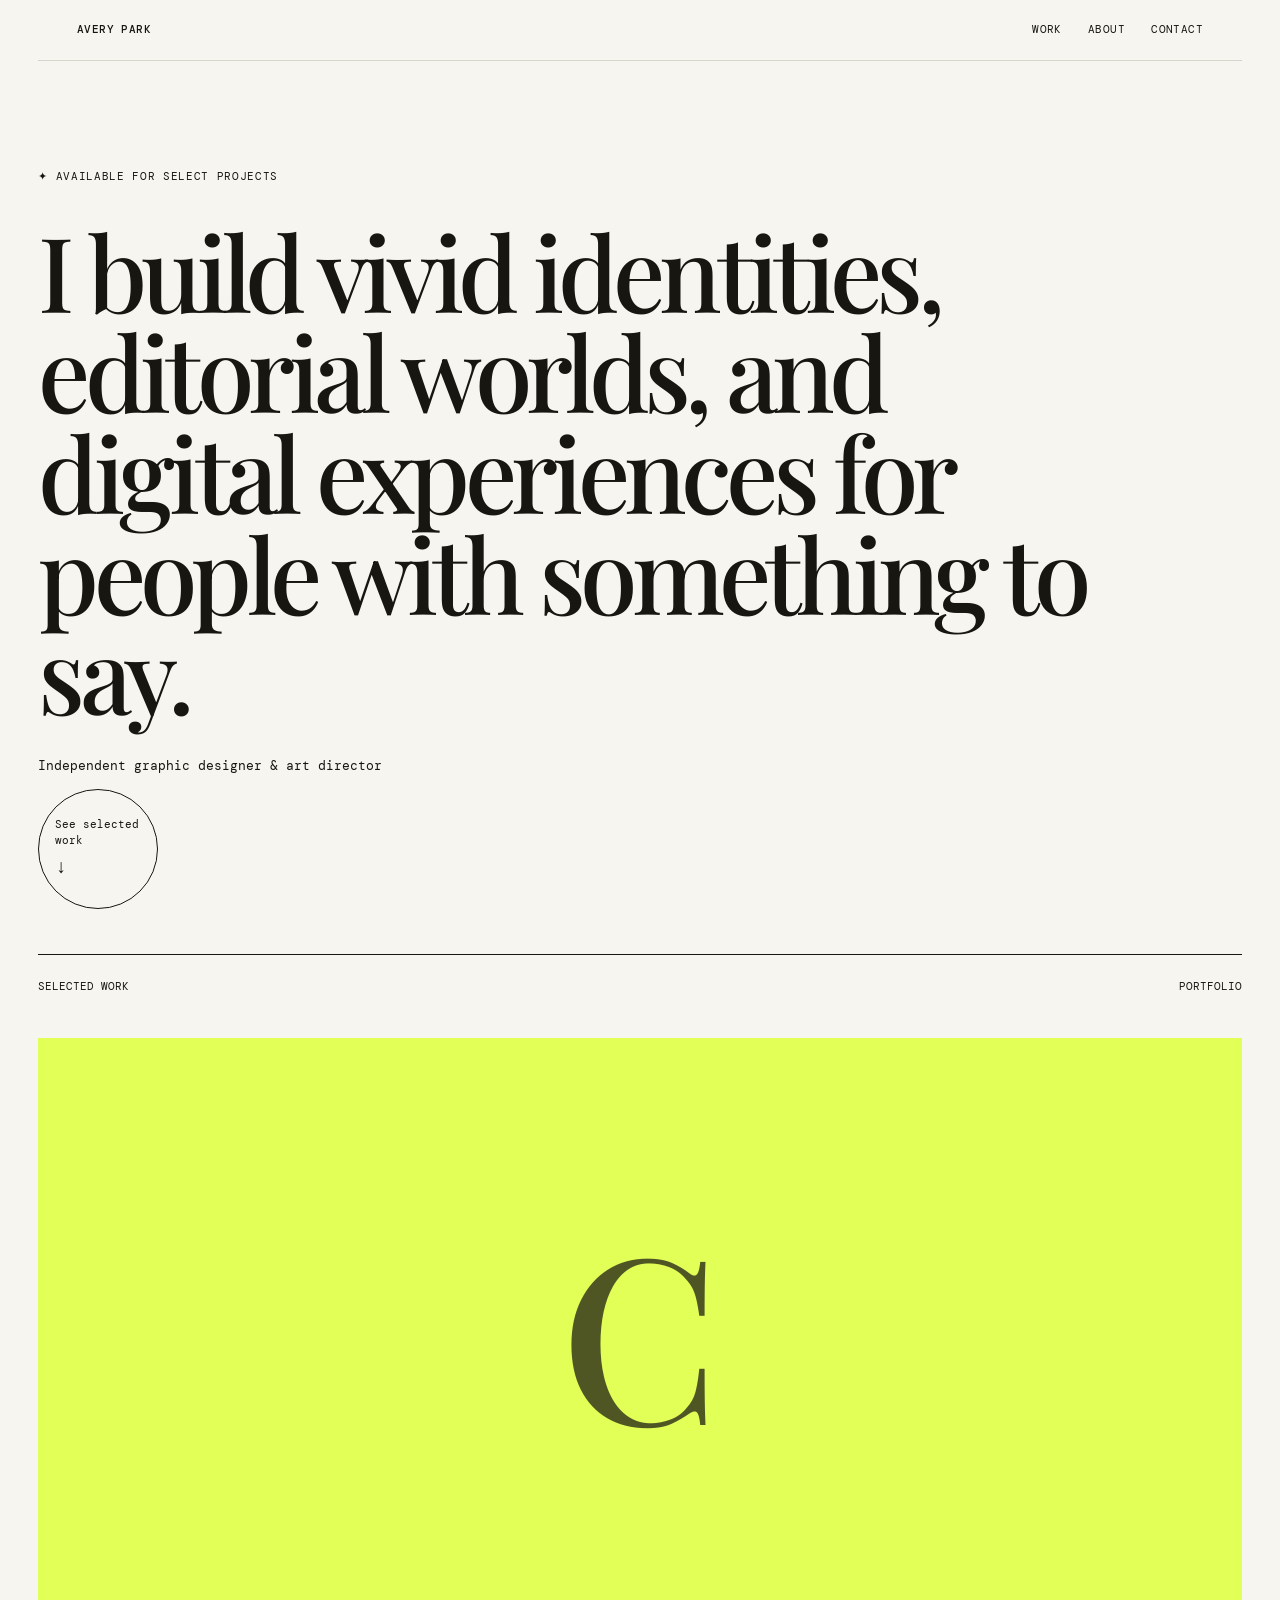
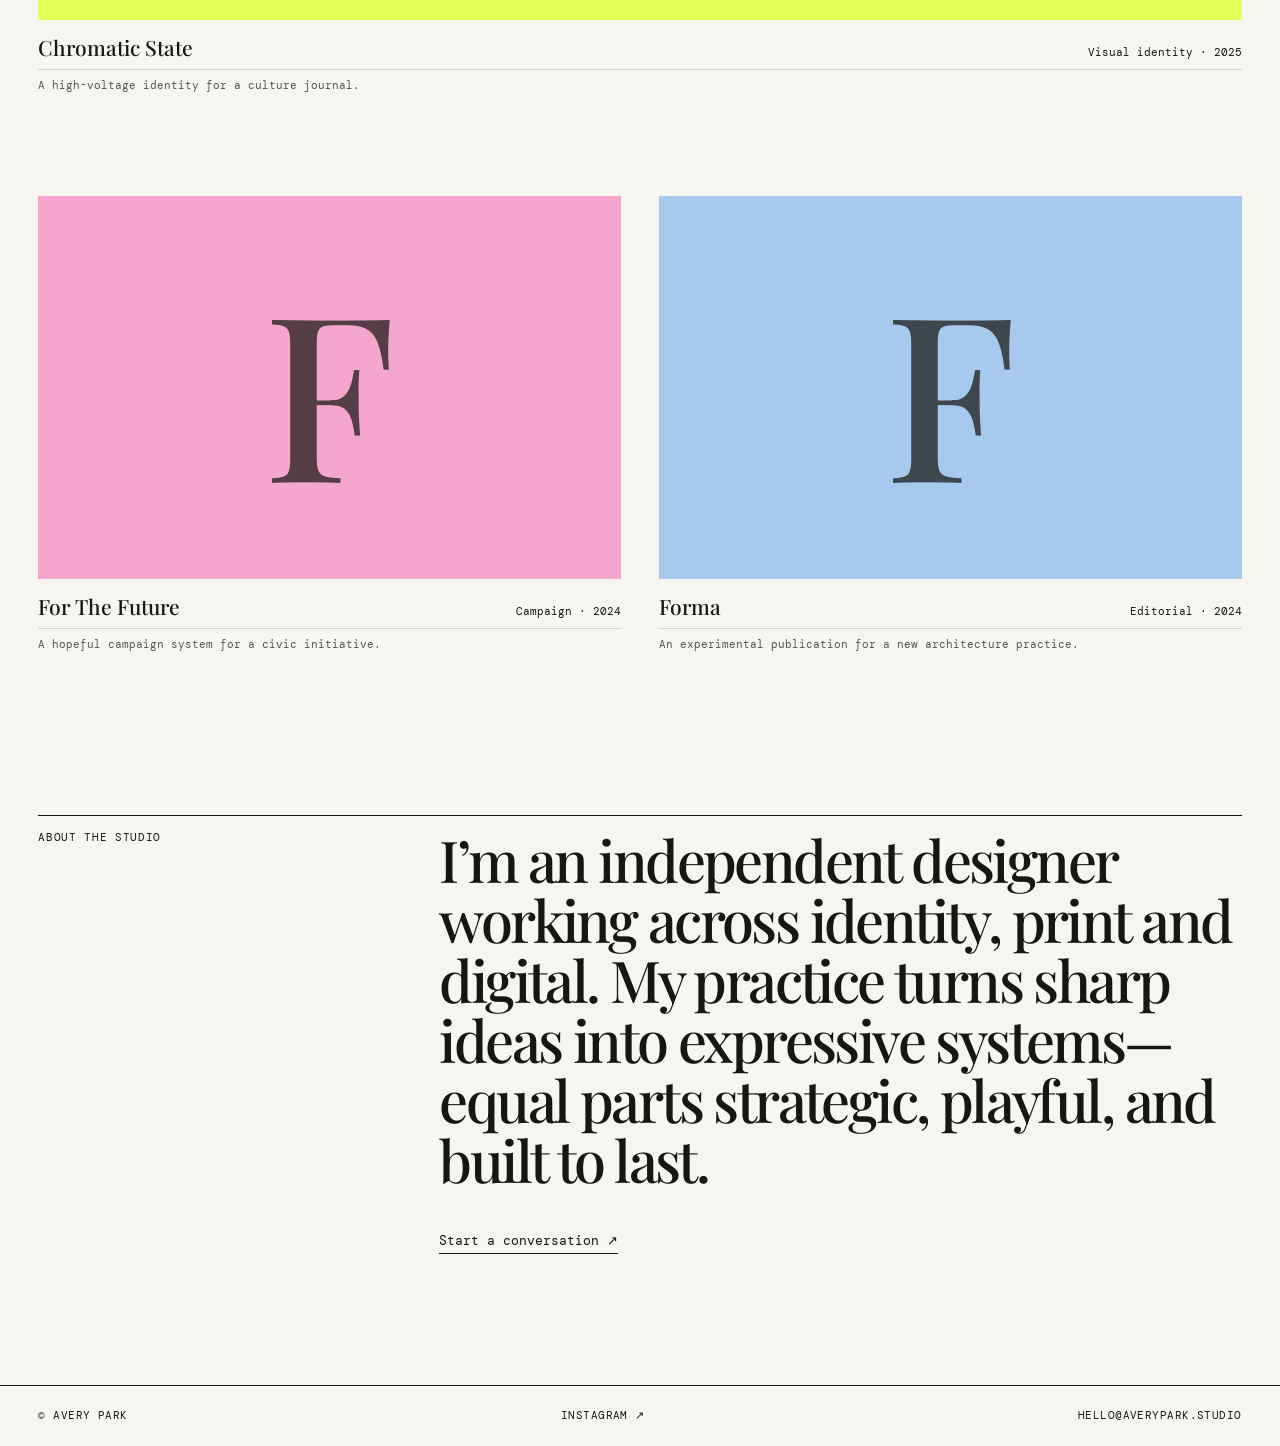
==== index.html @ a57d5bef "Initial portfolio site" ====
<!doctype html><html lang="en"><head><meta charset="utf-8"><meta name="viewport" content="width=device-width,initial-scale=1"><title>Portfolio</title><link rel="stylesheet" href="/style.css"></head><body><main>
<nav><a class="wordmark" href="#top" id="nav-name">Portfolio</a><div><a href="#work">Work</a><a href="#about">About</a><a id="contact-link" href="#about">Contact</a></div></nav>
<section id="top" class="hero"><p class="eyebrow">✦ Available for select projects</p><h1 id="intro"></h1><p class="role" id="role"></p><a class="round-link" href="#work">See selected work <span>↓</span></a></section>
<section id="work" class="work"><div class="section-head"><p>Selected work</p><p>Portfolio</p></div><div class="grid" id="projects"></div></section>
<section id="about" class="about"><p class="eyebrow">About the studio</p><div><h2 id="about-text"></h2><a id="about-email" href="#">Start a conversation <span>↗</span></a></div></section>
</main><footer><span id="copyright"></span><a id="instagram" target="_blank" rel="noreferrer">Instagram ↗</a><a id="footer-email"></a></footer><script src="/site.js"></script></body></html>
---- style.css ----
@import url('https://fonts.googleapis.com/css2?family=DM+Mono:wght@400;500&family=Playfair+Display:ital,wght@0,500;0,600;1,500&display=swap');:root{--ink:#171611;--paper:#f7f5ef;--lime:#d6ff3f;--line:#d7d4cb;--sans:'DM Mono',monospace;--serif:'Playfair Display',Georgia,serif}*{box-sizing:border-box}html{scroll-behavior:smooth}body{margin:0;background:var(--paper);color:var(--ink);font-family:var(--sans);font-size:13px;line-height:1.45}a{color:inherit;text-decoration:none}main{padding:0 3vw}nav,footer{display:flex;justify-content:space-between;align-items:center;padding:22px 3vw;border-bottom:1px solid var(--line);text-transform:uppercase;font-size:11px;letter-spacing:.04em}.wordmark{font-weight:500}nav div{display:flex;gap:26px}.hero{min-height:80vh;padding:12vh 0 5vh;display:flex;flex-direction:column;align-items:flex-start}.eyebrow{text-transform:uppercase;letter-spacing:.06em;font-size:11px;margin:0 0 35px}.hero h1{font:500 clamp(3.3rem,8.1vw,8.8rem)/.97 var(--serif);letter-spacing:-.055em;max-width:1100px;margin:0}.role{margin-top:34px}.round-link{margin-top:auto;border:1px solid var(--ink);border-radius:50%;height:120px;width:120px;display:flex;flex-direction:column;justify-content:center;padding:16px;font-size:11px}.round-link span{font-size:19px;margin-top:4px}.section-head{display:flex;justify-content:space-between;text-transform:uppercase;border-top:1px solid var(--ink);padding:13px 0;margin-bottom:20px;font-size:11px}.grid{display:grid;grid-template-columns:repeat(2,1fr);gap:8vw 3vw}.project.large{grid-column:span 2}.image{aspect-ratio:1.52;background:#d8d3c6;overflow:hidden;display:grid;place-items:center}.large .image{aspect-ratio:2.07}.image img{width:100%;height:100%;object-fit:cover;display:block}.placeholder span{font:500 clamp(6rem,18vw,18rem) var(--serif);opacity:.72}.ph1{background:#e2ff57}.ph2{background:#f5a6cf}.ph3{background:#a8c9ee}.project-meta{display:flex;justify-content:space-between;align-items:baseline;border-bottom:1px solid var(--line);padding:13px 0 8px}.project h2{font:500 21px var(--serif);margin:0}.project-meta p,.description{margin:0;font-size:11px}.description{margin-top:8px;max-width:450px;color:#555}.about{margin-top:18vh;display:grid;grid-template-columns:1fr 2fr;border-top:1px solid var(--ink);padding:14px 0 15vh}.about h2{font:500 clamp(2.2rem,4.5vw,5.4rem)/1.04 var(--serif);letter-spacing:-.045em;margin:0 0 42px;max-width:950px}.about a{border-bottom:1px solid;padding-bottom:4px}footer{border-top:1px solid var(--ink);border-bottom:0;gap:18px}@media(max-width:650px){main{padding:0 5vw}nav,footer{padding:18px 5vw}nav div{gap:14px}.hero{min-height:74vh}.grid{grid-template-columns:1fr;gap:48px}.project.large{grid-column:auto}.large .image,.image{aspect-ratio:1.2}.about{grid-template-columns:1fr;padding-bottom:12vh}.about .eyebrow{margin-bottom:35px}footer{flex-wrap:wrap}}
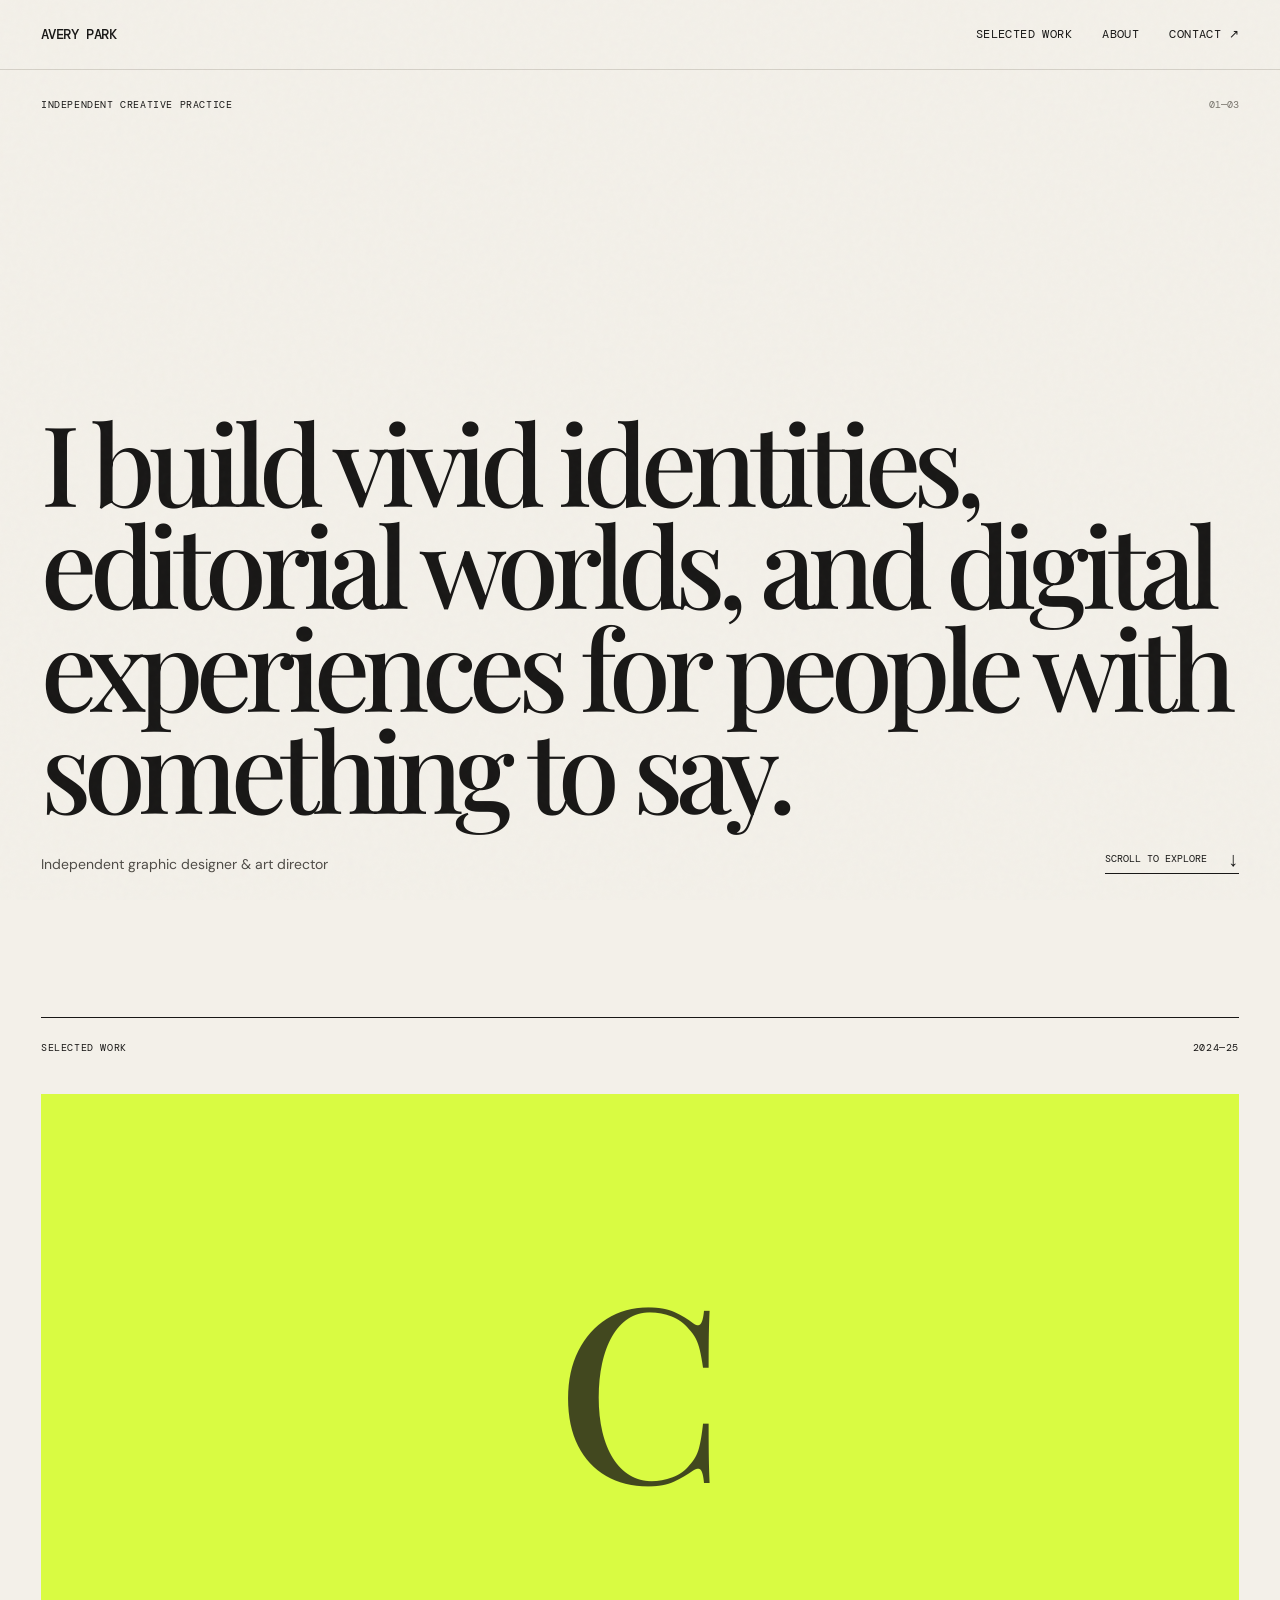
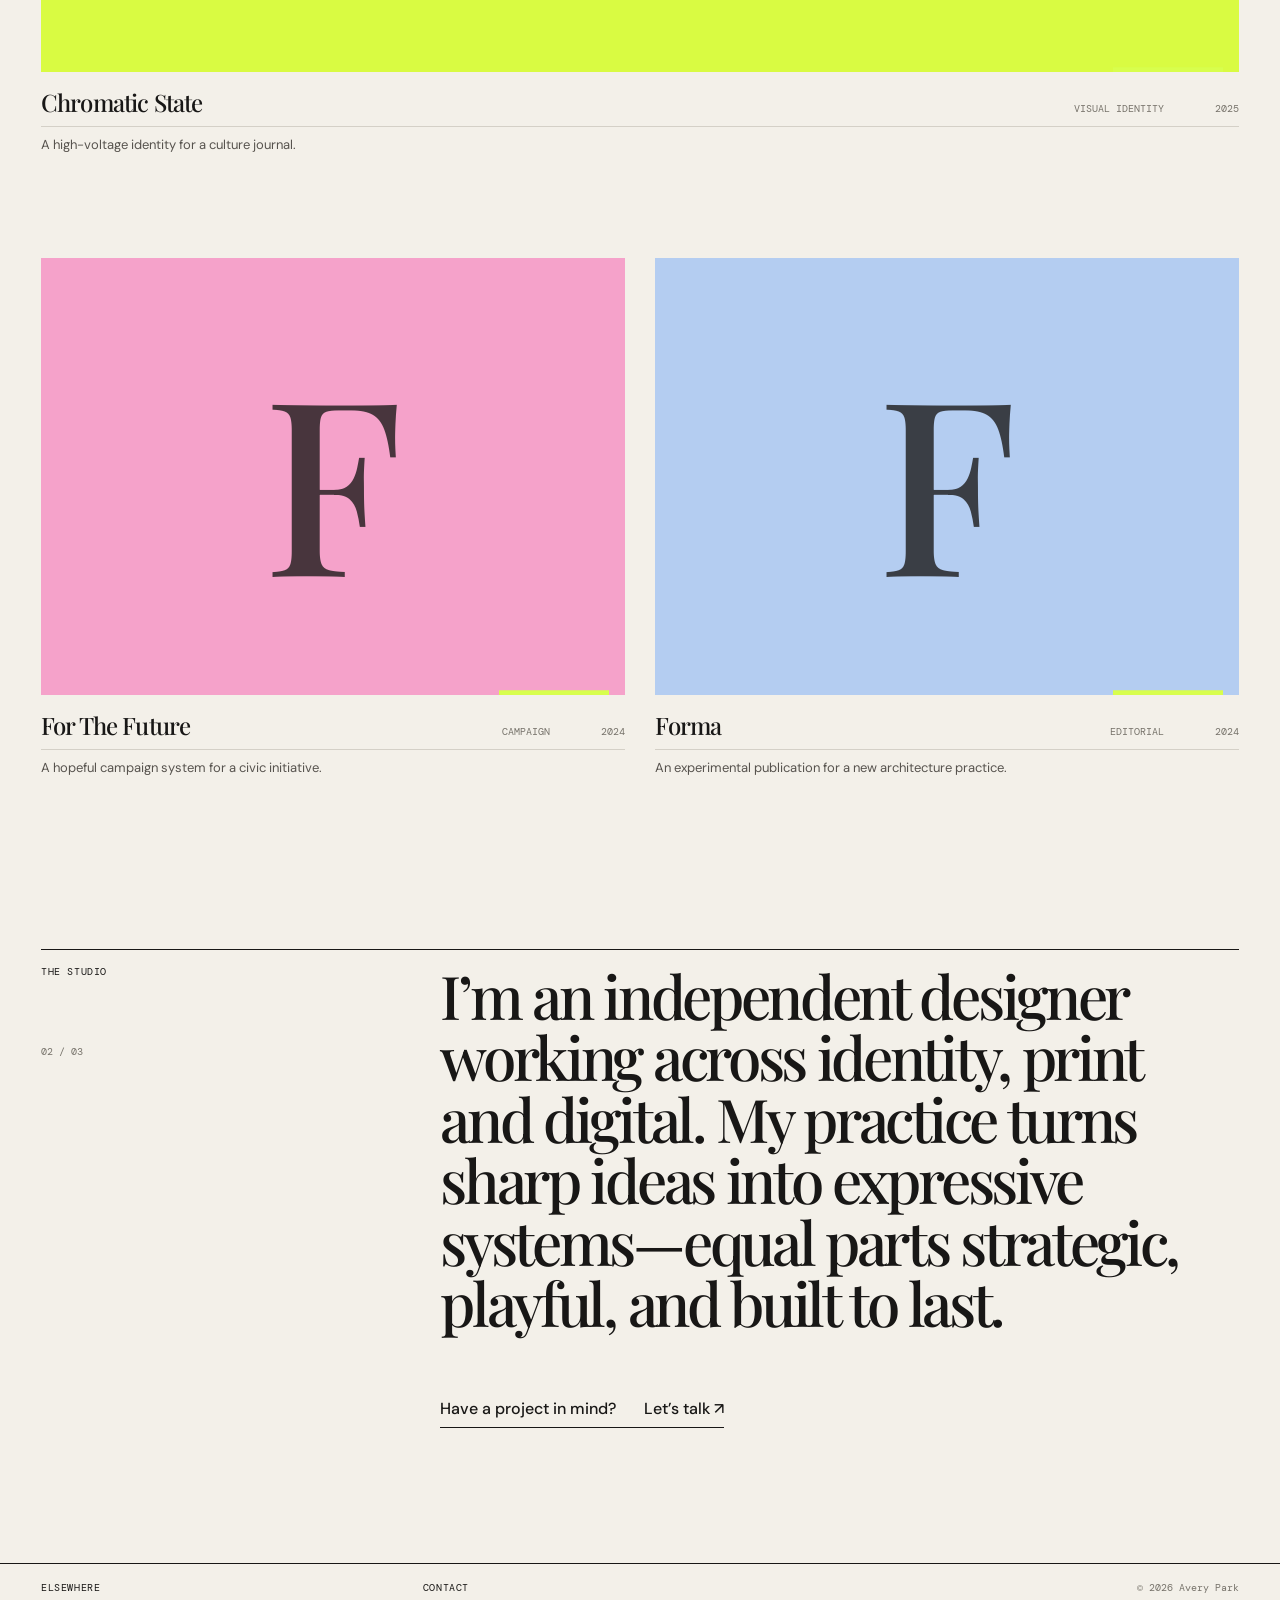
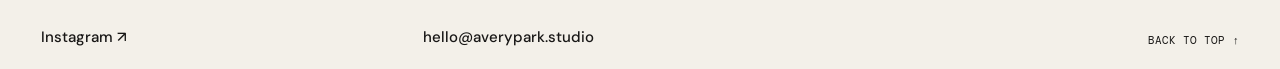
==== commit 5c209141: "Elevate portfolio art direction and layout" ====
--- a/index.html
+++ b/index.html
@@ -1,6 +1,18 @@
-<!doctype html><html lang="en"><head><meta charset="utf-8"><meta name="viewport" content="width=device-width,initial-scale=1"><title>Portfolio</title><link rel="stylesheet" href="/style.css"></head><body><main>
-<nav><a class="wordmark" href="#top" id="nav-name">Portfolio</a><div><a href="#work">Work</a><a href="#about">About</a><a id="contact-link" href="#about">Contact</a></div></nav>
-<section id="top" class="hero"><p class="eyebrow">✦ Available for select projects</p><h1 id="intro"></h1><p class="role" id="role"></p><a class="round-link" href="#work">See selected work <span>↓</span></a></section>
-<section id="work" class="work"><div class="section-head"><p>Selected work</p><p>Portfolio</p></div><div class="grid" id="projects"></div></section>
-<section id="about" class="about"><p class="eyebrow">About the studio</p><div><h2 id="about-text"></h2><a id="about-email" href="#">Start a conversation <span>↗</span></a></div></section>
-</main><footer><span id="copyright"></span><a id="instagram" target="_blank" rel="noreferrer">Instagram ↗</a><a id="footer-email"></a></footer><script src="/site.js"></script></body></html>
+﻿<!doctype html>
+<html lang="en">
+<head>
+  <meta charset="utf-8"><meta name="viewport" content="width=device-width,initial-scale=1">
+  <meta name="description" content="Independent graphic designer and art director.">
+  <title>Portfolio</title><link rel="stylesheet" href="/style.css">
+</head>
+<body>
+  <div class="grain"></div>
+  <header class="site-header"><a class="wordmark" href="#top" id="nav-name">Portfolio</a><nav><a href="#work">Selected work</a><a href="#about">About</a><a id="contact-link" href="#about">Contact <i>↗</i></a></nav></header>
+  <main>
+    <section id="top" class="hero"><div class="hero-top"><p class="eyebrow">Independent creative practice</p><p class="hero-number">01—03</p></div><h1 id="intro"></h1><div class="hero-bottom"><p class="role" id="role"></p><a class="scroll-link" href="#work"><span>Scroll to explore</span><b>↓</b></a></div></section>
+    <section id="work" class="work"><div class="section-head"><p>Selected work</p><p>2024—25</p></div><div class="grid" id="projects"></div></section>
+    <section id="about" class="about"><div><p class="eyebrow">The studio</p><p class="about-index">02 / 03</p></div><div class="about-copy"><h2 id="about-text"></h2><a id="about-email" class="contact-cta" href="#"><span>Have a project in mind?</span><b>Let’s talk ↗</b></a></div></section>
+  </main>
+  <footer><div><p class="eyebrow">Elsewhere</p><a id="instagram" target="_blank" rel="noreferrer">Instagram ↗</a></div><div><p class="eyebrow">Contact</p><a id="footer-email"></a></div><div class="footer-end"><span id="copyright"></span><a href="#top">Back to top ↑</a></div></footer>
+  <script src="/site.js"></script>
+</body></html>
--- a/style.css
+++ b/style.css
@@ -1 +1,2 @@
-@import url('https://fonts.googleapis.com/css2?family=DM+Mono:wght@400;500&family=Playfair+Display:ital,wght@0,500;0,600;1,500&display=swap');:root{--ink:#171611;--paper:#f7f5ef;--lime:#d6ff3f;--line:#d7d4cb;--sans:'DM Mono',monospace;--serif:'Playfair Display',Georgia,serif}*{box-sizing:border-box}html{scroll-behavior:smooth}body{margin:0;background:var(--paper);color:var(--ink);font-family:var(--sans);font-size:13px;line-height:1.45}a{color:inherit;text-decoration:none}main{padding:0 3vw}nav,footer{display:flex;justify-content:space-between;align-items:center;padding:22px 3vw;border-bottom:1px solid var(--line);text-transform:uppercase;font-size:11px;letter-spacing:.04em}.wordmark{font-weight:500}nav div{display:flex;gap:26px}.hero{min-height:80vh;padding:12vh 0 5vh;display:flex;flex-direction:column;align-items:flex-start}.eyebrow{text-transform:uppercase;letter-spacing:.06em;font-size:11px;margin:0 0 35px}.hero h1{font:500 clamp(3.3rem,8.1vw,8.8rem)/.97 var(--serif);letter-spacing:-.055em;max-width:1100px;margin:0}.role{margin-top:34px}.round-link{margin-top:auto;border:1px solid var(--ink);border-radius:50%;height:120px;width:120px;display:flex;flex-direction:column;justify-content:center;padding:16px;font-size:11px}.round-link span{font-size:19px;margin-top:4px}.section-head{display:flex;justify-content:space-between;text-transform:uppercase;border-top:1px solid var(--ink);padding:13px 0;margin-bottom:20px;font-size:11px}.grid{display:grid;grid-template-columns:repeat(2,1fr);gap:8vw 3vw}.project.large{grid-column:span 2}.image{aspect-ratio:1.52;background:#d8d3c6;overflow:hidden;display:grid;place-items:center}.large .image{aspect-ratio:2.07}.image img{width:100%;height:100%;object-fit:cover;display:block}.placeholder span{font:500 clamp(6rem,18vw,18rem) var(--serif);opacity:.72}.ph1{background:#e2ff57}.ph2{background:#f5a6cf}.ph3{background:#a8c9ee}.project-meta{display:flex;justify-content:space-between;align-items:baseline;border-bottom:1px solid var(--line);padding:13px 0 8px}.project h2{font:500 21px var(--serif);margin:0}.project-meta p,.description{margin:0;font-size:11px}.description{margin-top:8px;max-width:450px;color:#555}.about{margin-top:18vh;display:grid;grid-template-columns:1fr 2fr;border-top:1px solid var(--ink);padding:14px 0 15vh}.about h2{font:500 clamp(2.2rem,4.5vw,5.4rem)/1.04 var(--serif);letter-spacing:-.045em;margin:0 0 42px;max-width:950px}.about a{border-bottom:1px solid;padding-bottom:4px}footer{border-top:1px solid var(--ink);border-bottom:0;gap:18px}@media(max-width:650px){main{padding:0 5vw}nav,footer{padding:18px 5vw}nav div{gap:14px}.hero{min-height:74vh}.grid{grid-template-columns:1fr;gap:48px}.project.large{grid-column:auto}.large .image,.image{aspect-ratio:1.2}.about{grid-template-columns:1fr;padding-bottom:12vh}.about .eyebrow{margin-bottom:35px}footer{flex-wrap:wrap}}
+﻿@import url('https://fonts.googleapis.com/css2?family=DM+Mono:wght@400;500&family=DM+Sans:opsz,wght@9..40,400;9..40,500&family=Playfair+Display:ital,wght@0,500;0,600;1,500;1,600&display=swap');
+:root{--ink:#181716;--paper:#f3f0e9;--muted:#77736b;--line:#d4d0c7;--acid:#d8fe4d;--serif:'Playfair Display',Georgia,serif;--mono:'DM Mono',monospace;--sans:'DM Sans',sans-serif}*{box-sizing:border-box}html{scroll-behavior:smooth}body{margin:0;background:var(--paper);color:var(--ink);font-family:var(--mono);font-size:12px;line-height:1.45}.grain{opacity:.3;pointer-events:none;position:fixed;inset:0;z-index:10;background-image:url("data:image/svg+xml,%3Csvg viewBox='0 0 180 180' xmlns='http://www.w3.org/2000/svg'%3E%3Cfilter id='n'%3E%3CfeTurbulence type='fractalNoise' baseFrequency='.8' numOctaves='4' stitchTiles='stitch'/%3E%3C/filter%3E%3Crect width='100%25' height='100%25' filter='url(%23n)' opacity='.08'/%3E%3C/svg%3E")}a{color:inherit;text-decoration:none}.site-header{height:70px;border-bottom:1px solid var(--line);padding:0 3.2vw;display:flex;align-items:center;justify-content:space-between;text-transform:uppercase;letter-spacing:.035em;position:relative;z-index:1}.wordmark{font-weight:500;letter-spacing:-.035em;font-size:14px}.site-header nav{display:flex;gap:30px}.site-header i{font-style:normal}main{padding:0 3.2vw}.hero{min-height:calc(100vh - 70px);padding:28px 0 26px;display:flex;flex-direction:column}.hero-top,.hero-bottom,.section-head{display:flex;justify-content:space-between;align-items:flex-start}.eyebrow{margin:0;text-transform:uppercase;letter-spacing:.06em;font-size:10px}.hero-number,.about-index{margin:0;color:var(--muted);font-size:10px}.hero h1{max-width:1230px;margin:auto 0 32px;font:500 clamp(3.7rem,8.7vw,9.5rem)/.92 var(--serif);letter-spacing:-.065em}.hero-bottom{align-items:end}.role{font-family:var(--sans);font-size:14px;max-width:310px;margin:0;color:#4e4b46}.scroll-link{display:flex;align-items:center;gap:20px;border-bottom:1px solid var(--ink);padding-bottom:7px;font-size:10px;text-transform:uppercase}.scroll-link b{font-size:20px;font-weight:400;line-height:.5}.work{padding-top:13vh}.section-head{border-top:1px solid var(--ink);padding:13px 0 28px;text-transform:uppercase;font-size:10px;letter-spacing:.06em}.grid{display:grid;grid-template-columns:repeat(2,minmax(0,1fr));gap:8vw 2.4vw}.project-featured{grid-column:span 2}.image{height:auto;aspect-ratio:4/3;position:relative;overflow:hidden;display:grid;place-items:center;background:#dad5cb}.project-featured .image{aspect-ratio:2.07/1}.image img{width:100%;height:100%;object-fit:cover;display:block;transition:transform .7s cubic-bezier(.2,.7,.2,1)}.image em{position:absolute;right:16px;bottom:15px;background:var(--acid);padding:9px 12px;transform:translateY(130%);transition:transform .35s ease;font-style:normal;text-transform:uppercase;font-size:10px}.project-link:hover .image img{transform:scale(1.035)}.project-link:hover .image em{transform:translateY(0)}.placeholder span{font:500 clamp(6rem,19vw,19rem)/1 var(--serif);opacity:.78}.ph1{background:#d9fb42}.ph2{background:#f5a2ca}.ph3{background:#b4cdf1}.project-meta{display:grid;grid-template-columns:1fr auto 60px;gap:15px;align-items:baseline;border-bottom:1px solid var(--line);padding:14px 0 8px}.project-meta h2{margin:0;font:500 24px var(--serif);letter-spacing:-.035em}.project-meta p{margin:0;font-size:10px;text-transform:uppercase;color:var(--muted)}.project-meta p:last-child{text-align:right}.description{margin:9px 0 0;max-width:430px;font-family:var(--sans);font-size:13px;color:#57534e}.about{margin-top:19vh;display:grid;grid-template-columns:1fr 2fr;border-top:1px solid var(--ink);padding:15px 0 15vh}.about-index{margin-top:65px}.about-copy h2{margin:0 0 65px;max-width:960px;font:500 clamp(2.4rem,4.7vw,5.2rem)/1.02 var(--serif);letter-spacing:-.055em}.contact-cta{display:inline-flex;gap:28px;align-items:center;padding:0 0 8px;border-bottom:1px solid var(--ink);font:500 16px var(--sans)}.contact-cta b{font-weight:500}footer{display:grid;grid-template-columns:1fr 1fr 1.2fr;gap:20px;border-top:1px solid var(--ink);padding:17px 3.2vw 22px}footer .eyebrow{margin-bottom:31px}footer a{font:500 15px var(--sans)}.footer-end{display:flex;flex-direction:column;align-items:flex-end;justify-content:space-between;color:var(--muted);font-size:10px}.footer-end a{font:11px var(--mono);text-transform:uppercase;color:var(--ink)}@media(max-width:700px){.site-header{height:58px;padding:0 5vw}.site-header nav a:not(:last-child){display:none}main{padding:0 5vw}.hero{min-height:calc(88vh - 58px)}.hero h1{font-size:clamp(3.35rem,14.2vw,5.6rem);line-height:.94}.role{font-size:13px}.work{padding-top:11vh}.grid{grid-template-columns:1fr;gap:55px}.project-featured{grid-column:auto}.project-featured .image,.image{aspect-ratio:1.2/1}.project-meta{grid-template-columns:1fr auto}.project-meta p:last-child{display:none}.project-meta h2{font-size:22px}.about{margin-top:16vh;grid-template-columns:1fr;padding-bottom:11vh}.about-index{margin-top:24px;margin-bottom:45px}.about-copy h2{font-size:clamp(2.35rem,10.7vw,4rem);margin-bottom:44px}.contact-cta{font-size:14px;gap:15px}footer{padding:18px 5vw 24px;grid-template-columns:1fr 1fr;gap:42px 12px}.footer-end{grid-column:1/-1;display:flex;flex-direction:row;align-items:center;padding-top:6px}.image em{transform:translateY(0);font-size:9px;padding:7px 9px}}
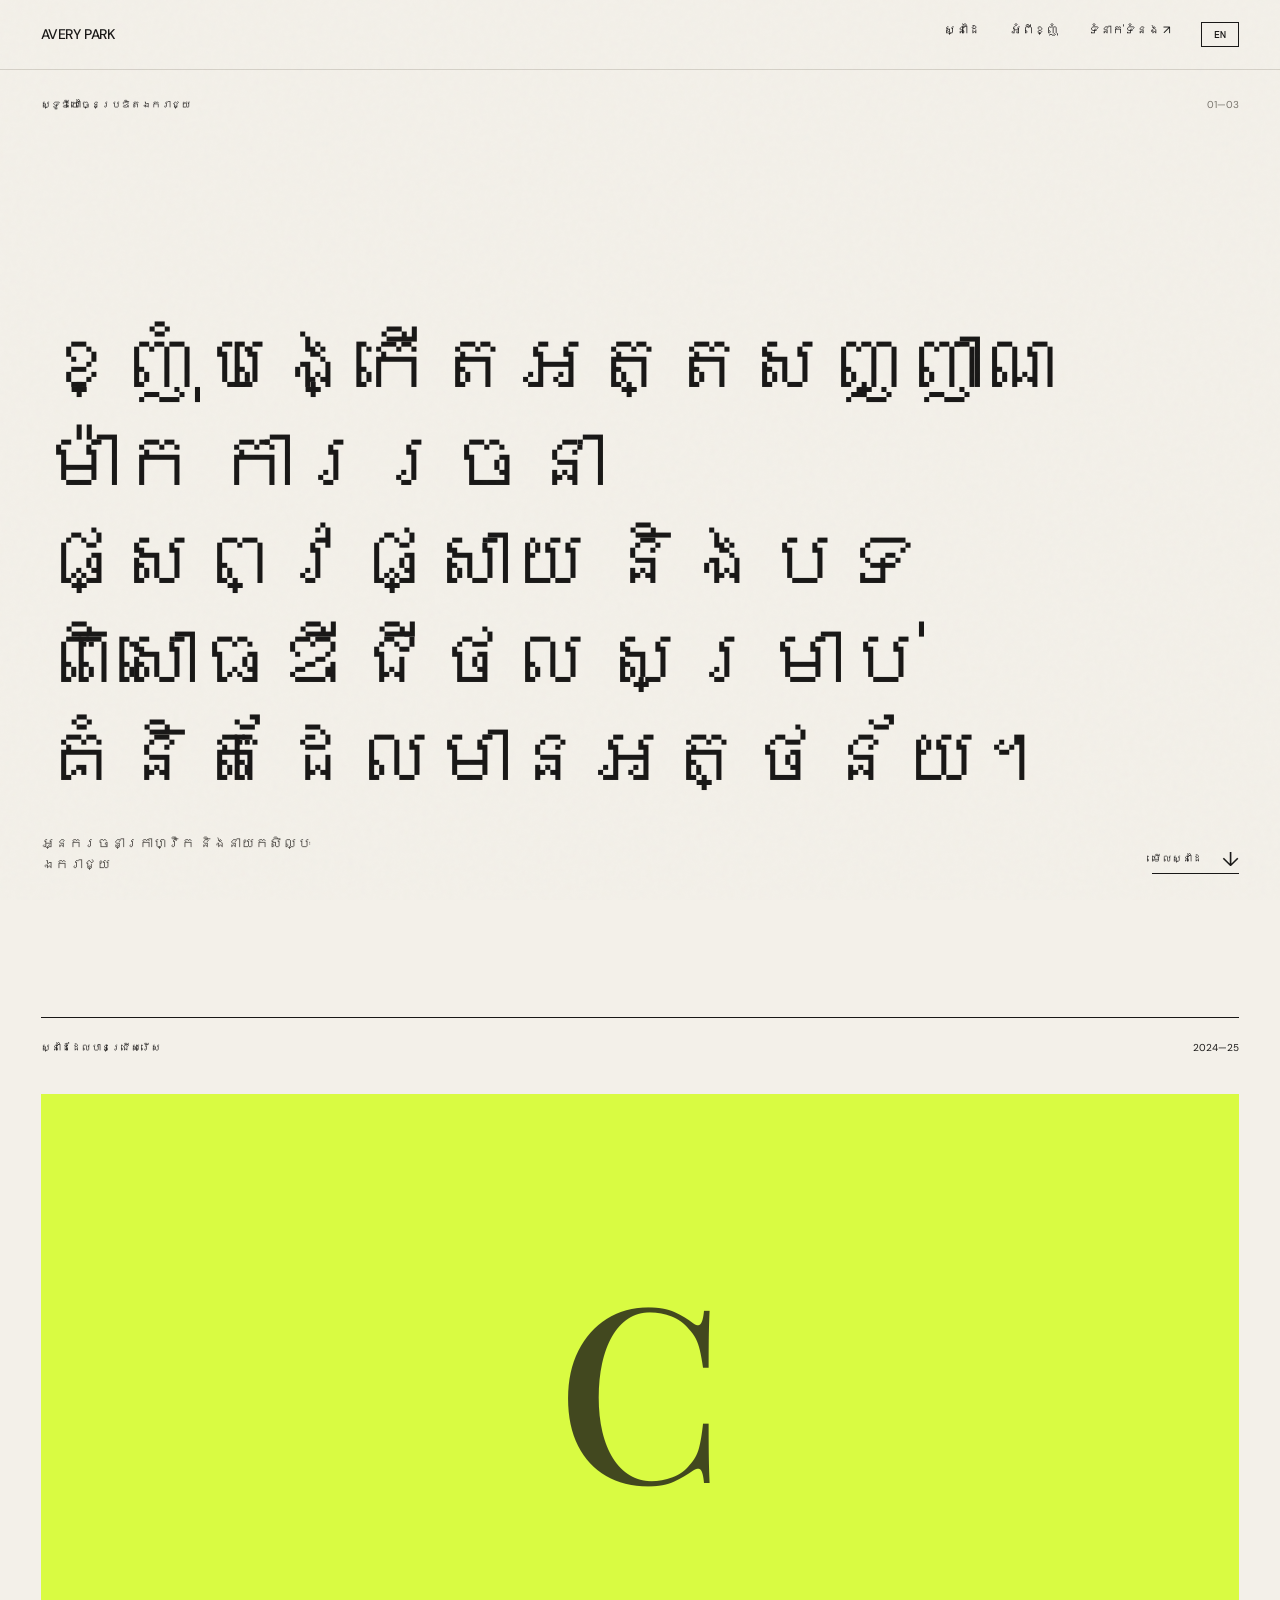
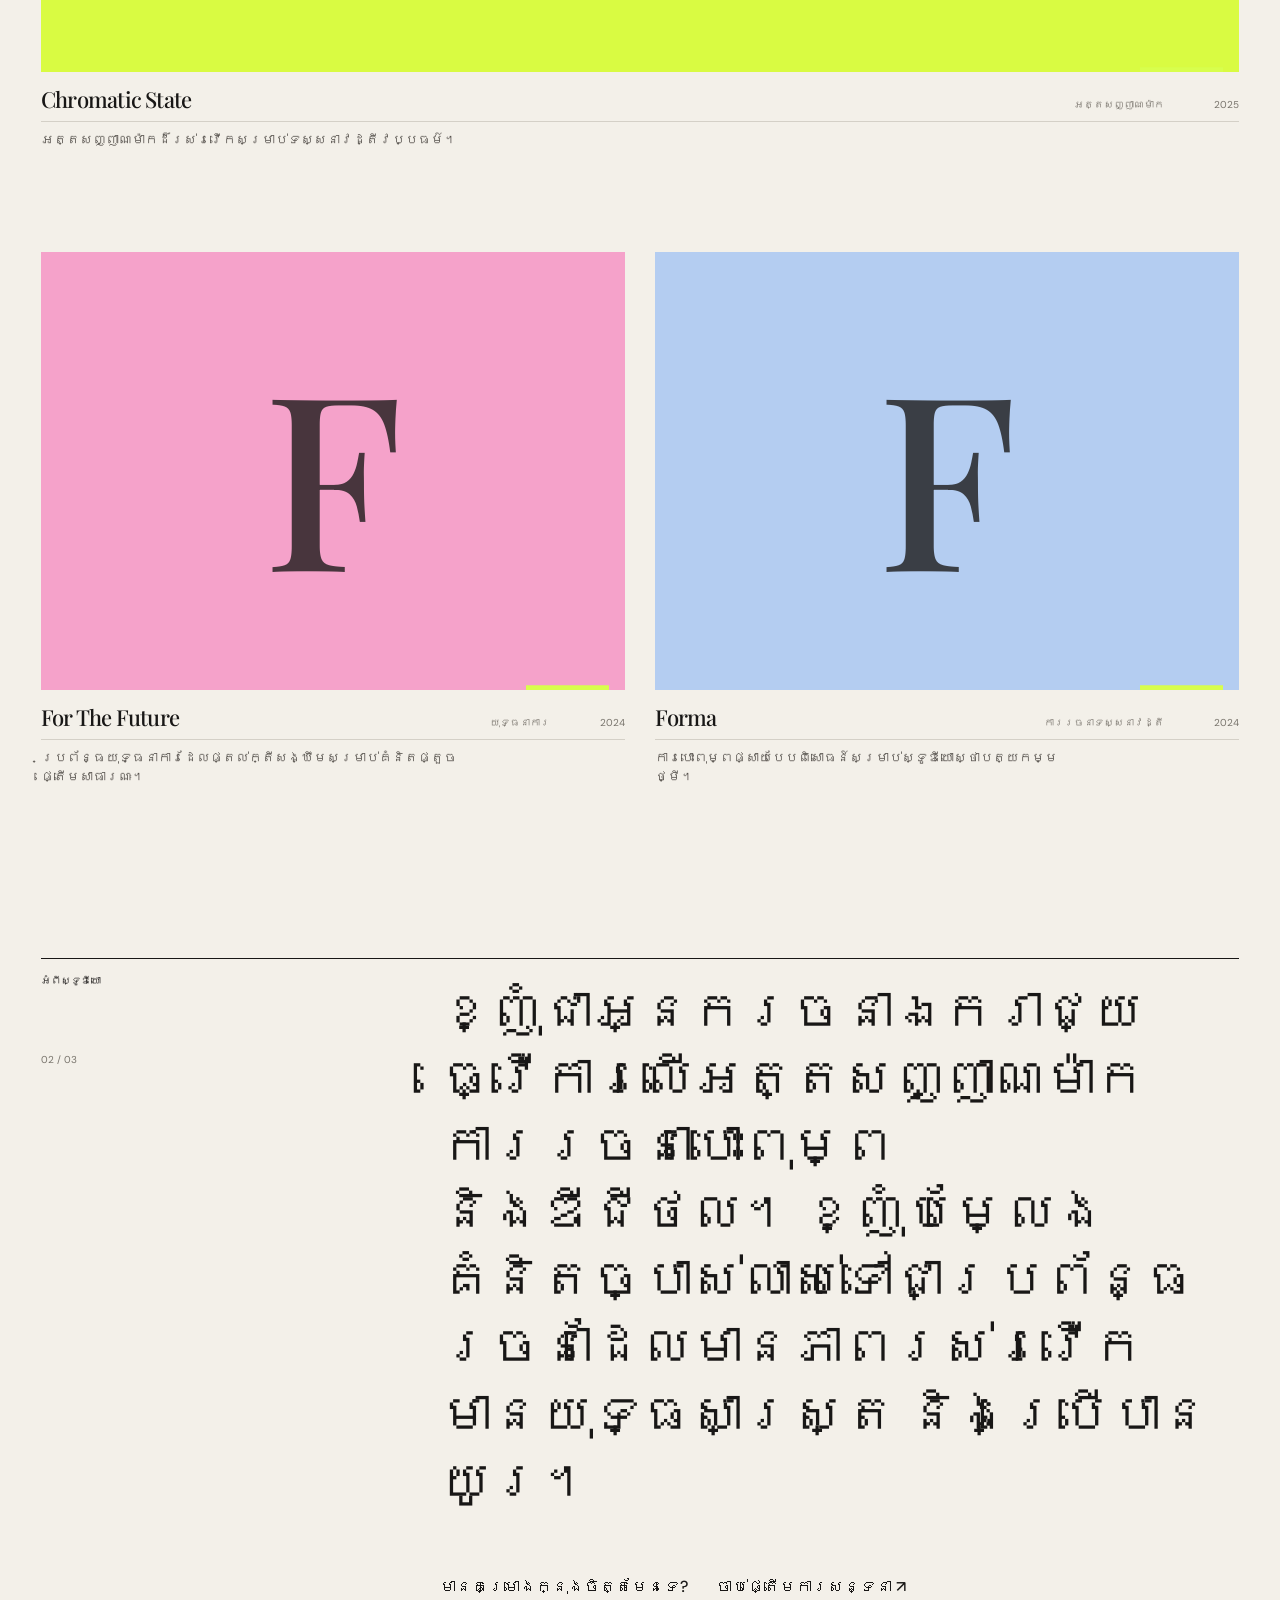
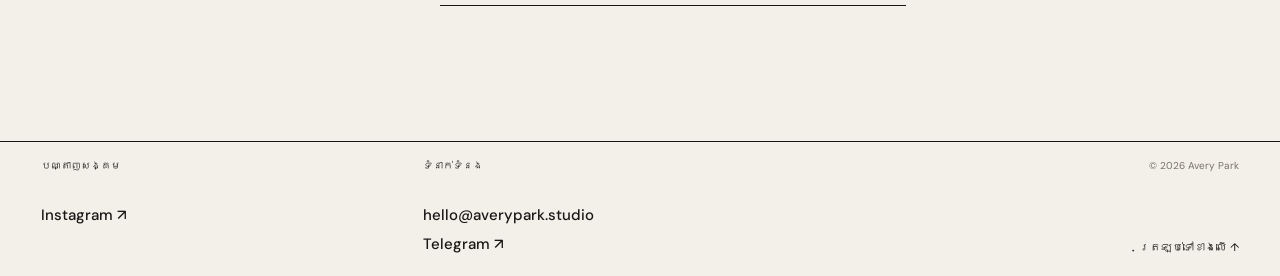
==== commit b731a8c7: "Localize portfolio experience for Cambodia" ====
--- a/index.html
+++ b/index.html
@@ -1,18 +1,18 @@
 ﻿<!doctype html>
-<html lang="en">
+<html lang="km">
 <head>
   <meta charset="utf-8"><meta name="viewport" content="width=device-width,initial-scale=1">
-  <meta name="description" content="Independent graphic designer and art director.">
+  <meta name="description" content="Independent graphic designer and art director in Cambodia.">
   <title>Portfolio</title><link rel="stylesheet" href="/style.css">
 </head>
 <body>
   <div class="grain"></div>
-  <header class="site-header"><a class="wordmark" href="#top" id="nav-name">Portfolio</a><nav><a href="#work">Selected work</a><a href="#about">About</a><a id="contact-link" href="#about">Contact <i>↗</i></a></nav></header>
+  <header class="site-header"><a class="wordmark" href="#top" id="nav-name">Portfolio</a><nav><a href="#work" data-i18n="work">Selected work</a><a href="#about" data-i18n="about">About</a><a id="contact-link" href="#about"><span data-i18n="contact">Contact</span> <i>↗</i></a><button class="language-toggle" id="language-toggle" type="button" aria-label="Change language">ខ្មែរ</button></nav></header>
   <main>
-    <section id="top" class="hero"><div class="hero-top"><p class="eyebrow">Independent creative practice</p><p class="hero-number">01—03</p></div><h1 id="intro"></h1><div class="hero-bottom"><p class="role" id="role"></p><a class="scroll-link" href="#work"><span>Scroll to explore</span><b>↓</b></a></div></section>
-    <section id="work" class="work"><div class="section-head"><p>Selected work</p><p>2024—25</p></div><div class="grid" id="projects"></div></section>
-    <section id="about" class="about"><div><p class="eyebrow">The studio</p><p class="about-index">02 / 03</p></div><div class="about-copy"><h2 id="about-text"></h2><a id="about-email" class="contact-cta" href="#"><span>Have a project in mind?</span><b>Let’s talk ↗</b></a></div></section>
+    <section id="top" class="hero"><div class="hero-top"><p class="eyebrow" data-i18n="practice">Independent creative practice</p><p class="hero-number">01—03</p></div><h1 id="intro"></h1><div class="hero-bottom"><p class="role" id="role"></p><a class="scroll-link" href="#work"><span data-i18n="explore">Scroll to explore</span><b>↓</b></a></div></section>
+    <section id="work" class="work"><div class="section-head"><p data-i18n="selected">Selected work</p><p>2024—25</p></div><div class="grid" id="projects"></div></section>
+    <section id="about" class="about"><div><p class="eyebrow" data-i18n="studio">The studio</p><p class="about-index">02 / 03</p></div><div class="about-copy"><h2 id="about-text"></h2><a id="about-email" class="contact-cta" href="#"><span data-i18n="projectPrompt">Have a project in mind?</span><b data-i18n="talk">Let’s talk ↗</b></a></div></section>
   </main>
-  <footer><div><p class="eyebrow">Elsewhere</p><a id="instagram" target="_blank" rel="noreferrer">Instagram ↗</a></div><div><p class="eyebrow">Contact</p><a id="footer-email"></a></div><div class="footer-end"><span id="copyright"></span><a href="#top">Back to top ↑</a></div></footer>
+  <footer><div><p class="eyebrow" data-i18n="elsewhere">Elsewhere</p><a id="instagram" target="_blank" rel="noreferrer">Instagram ↗</a></div><div><p class="eyebrow" data-i18n="contact">Contact</p><a id="footer-email"></a><a id="telegram-link" class="telegram-link" target="_blank" rel="noreferrer">Telegram ↗</a></div><div class="footer-end"><span id="copyright"></span><a href="#top" data-i18n="top">Back to top ↑</a></div></footer>
   <script src="/site.js"></script>
 </body></html>
--- a/style.css
+++ b/style.css
@@ -1,2 +1,4 @@
 ﻿@import url('https://fonts.googleapis.com/css2?family=DM+Mono:wght@400;500&family=DM+Sans:opsz,wght@9..40,400;9..40,500&family=Playfair+Display:ital,wght@0,500;0,600;1,500;1,600&display=swap');
 :root{--ink:#181716;--paper:#f3f0e9;--muted:#77736b;--line:#d4d0c7;--acid:#d8fe4d;--serif:'Playfair Display',Georgia,serif;--mono:'DM Mono',monospace;--sans:'DM Sans',sans-serif}*{box-sizing:border-box}html{scroll-behavior:smooth}body{margin:0;background:var(--paper);color:var(--ink);font-family:var(--mono);font-size:12px;line-height:1.45}.grain{opacity:.3;pointer-events:none;position:fixed;inset:0;z-index:10;background-image:url("data:image/svg+xml,%3Csvg viewBox='0 0 180 180' xmlns='http://www.w3.org/2000/svg'%3E%3Cfilter id='n'%3E%3CfeTurbulence type='fractalNoise' baseFrequency='.8' numOctaves='4' stitchTiles='stitch'/%3E%3C/filter%3E%3Crect width='100%25' height='100%25' filter='url(%23n)' opacity='.08'/%3E%3C/svg%3E")}a{color:inherit;text-decoration:none}.site-header{height:70px;border-bottom:1px solid var(--line);padding:0 3.2vw;display:flex;align-items:center;justify-content:space-between;text-transform:uppercase;letter-spacing:.035em;position:relative;z-index:1}.wordmark{font-weight:500;letter-spacing:-.035em;font-size:14px}.site-header nav{display:flex;gap:30px}.site-header i{font-style:normal}main{padding:0 3.2vw}.hero{min-height:calc(100vh - 70px);padding:28px 0 26px;display:flex;flex-direction:column}.hero-top,.hero-bottom,.section-head{display:flex;justify-content:space-between;align-items:flex-start}.eyebrow{margin:0;text-transform:uppercase;letter-spacing:.06em;font-size:10px}.hero-number,.about-index{margin:0;color:var(--muted);font-size:10px}.hero h1{max-width:1230px;margin:auto 0 32px;font:500 clamp(3.7rem,8.7vw,9.5rem)/.92 var(--serif);letter-spacing:-.065em}.hero-bottom{align-items:end}.role{font-family:var(--sans);font-size:14px;max-width:310px;margin:0;color:#4e4b46}.scroll-link{display:flex;align-items:center;gap:20px;border-bottom:1px solid var(--ink);padding-bottom:7px;font-size:10px;text-transform:uppercase}.scroll-link b{font-size:20px;font-weight:400;line-height:.5}.work{padding-top:13vh}.section-head{border-top:1px solid var(--ink);padding:13px 0 28px;text-transform:uppercase;font-size:10px;letter-spacing:.06em}.grid{display:grid;grid-template-columns:repeat(2,minmax(0,1fr));gap:8vw 2.4vw}.project-featured{grid-column:span 2}.image{height:auto;aspect-ratio:4/3;position:relative;overflow:hidden;display:grid;place-items:center;background:#dad5cb}.project-featured .image{aspect-ratio:2.07/1}.image img{width:100%;height:100%;object-fit:cover;display:block;transition:transform .7s cubic-bezier(.2,.7,.2,1)}.image em{position:absolute;right:16px;bottom:15px;background:var(--acid);padding:9px 12px;transform:translateY(130%);transition:transform .35s ease;font-style:normal;text-transform:uppercase;font-size:10px}.project-link:hover .image img{transform:scale(1.035)}.project-link:hover .image em{transform:translateY(0)}.placeholder span{font:500 clamp(6rem,19vw,19rem)/1 var(--serif);opacity:.78}.ph1{background:#d9fb42}.ph2{background:#f5a2ca}.ph3{background:#b4cdf1}.project-meta{display:grid;grid-template-columns:1fr auto 60px;gap:15px;align-items:baseline;border-bottom:1px solid var(--line);padding:14px 0 8px}.project-meta h2{margin:0;font:500 24px var(--serif);letter-spacing:-.035em}.project-meta p{margin:0;font-size:10px;text-transform:uppercase;color:var(--muted)}.project-meta p:last-child{text-align:right}.description{margin:9px 0 0;max-width:430px;font-family:var(--sans);font-size:13px;color:#57534e}.about{margin-top:19vh;display:grid;grid-template-columns:1fr 2fr;border-top:1px solid var(--ink);padding:15px 0 15vh}.about-index{margin-top:65px}.about-copy h2{margin:0 0 65px;max-width:960px;font:500 clamp(2.4rem,4.7vw,5.2rem)/1.02 var(--serif);letter-spacing:-.055em}.contact-cta{display:inline-flex;gap:28px;align-items:center;padding:0 0 8px;border-bottom:1px solid var(--ink);font:500 16px var(--sans)}.contact-cta b{font-weight:500}footer{display:grid;grid-template-columns:1fr 1fr 1.2fr;gap:20px;border-top:1px solid var(--ink);padding:17px 3.2vw 22px}footer .eyebrow{margin-bottom:31px}footer a{font:500 15px var(--sans)}.footer-end{display:flex;flex-direction:column;align-items:flex-end;justify-content:space-between;color:var(--muted);font-size:10px}.footer-end a{font:11px var(--mono);text-transform:uppercase;color:var(--ink)}@media(max-width:700px){.site-header{height:58px;padding:0 5vw}.site-header nav a:not(:last-child){display:none}main{padding:0 5vw}.hero{min-height:calc(88vh - 58px)}.hero h1{font-size:clamp(3.35rem,14.2vw,5.6rem);line-height:.94}.role{font-size:13px}.work{padding-top:11vh}.grid{grid-template-columns:1fr;gap:55px}.project-featured{grid-column:auto}.project-featured .image,.image{aspect-ratio:1.2/1}.project-meta{grid-template-columns:1fr auto}.project-meta p:last-child{display:none}.project-meta h2{font-size:22px}.about{margin-top:16vh;grid-template-columns:1fr;padding-bottom:11vh}.about-index{margin-top:24px;margin-bottom:45px}.about-copy h2{font-size:clamp(2.35rem,10.7vw,4rem);margin-bottom:44px}.contact-cta{font-size:14px;gap:15px}footer{padding:18px 5vw 24px;grid-template-columns:1fr 1fr;gap:42px 12px}.footer-end{grid-column:1/-1;display:flex;flex-direction:row;align-items:center;padding-top:6px}.image em{transform:translateY(0);font-size:9px;padding:7px 9px}}
+@import url('https://fonts.googleapis.com/css2?family=Noto+Sans+Khmer:wght@400;500;600&family=Noto+Serif+Khmer:wght@400;500;600&display=swap');
+.language-toggle{font:500 10px var(--mono);letter-spacing:.03em;border:1px solid var(--ink);background:transparent;color:var(--ink);padding:5px 7px;cursor:pointer;min-width:38px}.telegram-link{display:block;margin-top:9px}.khmer{font-family:'Noto Sans Khmer',var(--sans);letter-spacing:0}.khmer .site-header,.khmer .eyebrow,.khmer .section-head,.khmer .scroll-link,.khmer .footer-end a{font-family:'Noto Sans Khmer',var(--sans);letter-spacing:0}.khmer .hero h1,.khmer .about-copy h2,.khmer .project-meta h2{font-family:'Noto Serif Khmer',var(--serif);letter-spacing:-.035em;line-height:1.22}.khmer .role,.khmer .description,.khmer .contact-cta, .khmer footer a{font-family:'Noto Sans Khmer',var(--sans)}.khmer .hero h1{font-size:clamp(2.6rem,6.3vw,6.8rem);max-width:1070px}.khmer .about-copy h2{font-size:clamp(2.1rem,4.1vw,4.5rem);line-height:1.28}.khmer .project-meta h2{font-size:22px}.khmer .project-meta p{font-family:'Noto Sans Khmer',var(--sans);text-transform:none}@media(max-width:700px){.site-header nav{gap:14px}.language-toggle{padding:4px 6px}.khmer .hero h1{font-size:clamp(2.25rem,10.2vw,4rem);line-height:1.24}.khmer .about-copy h2{font-size:clamp(1.9rem,8.3vw,3rem)}}
